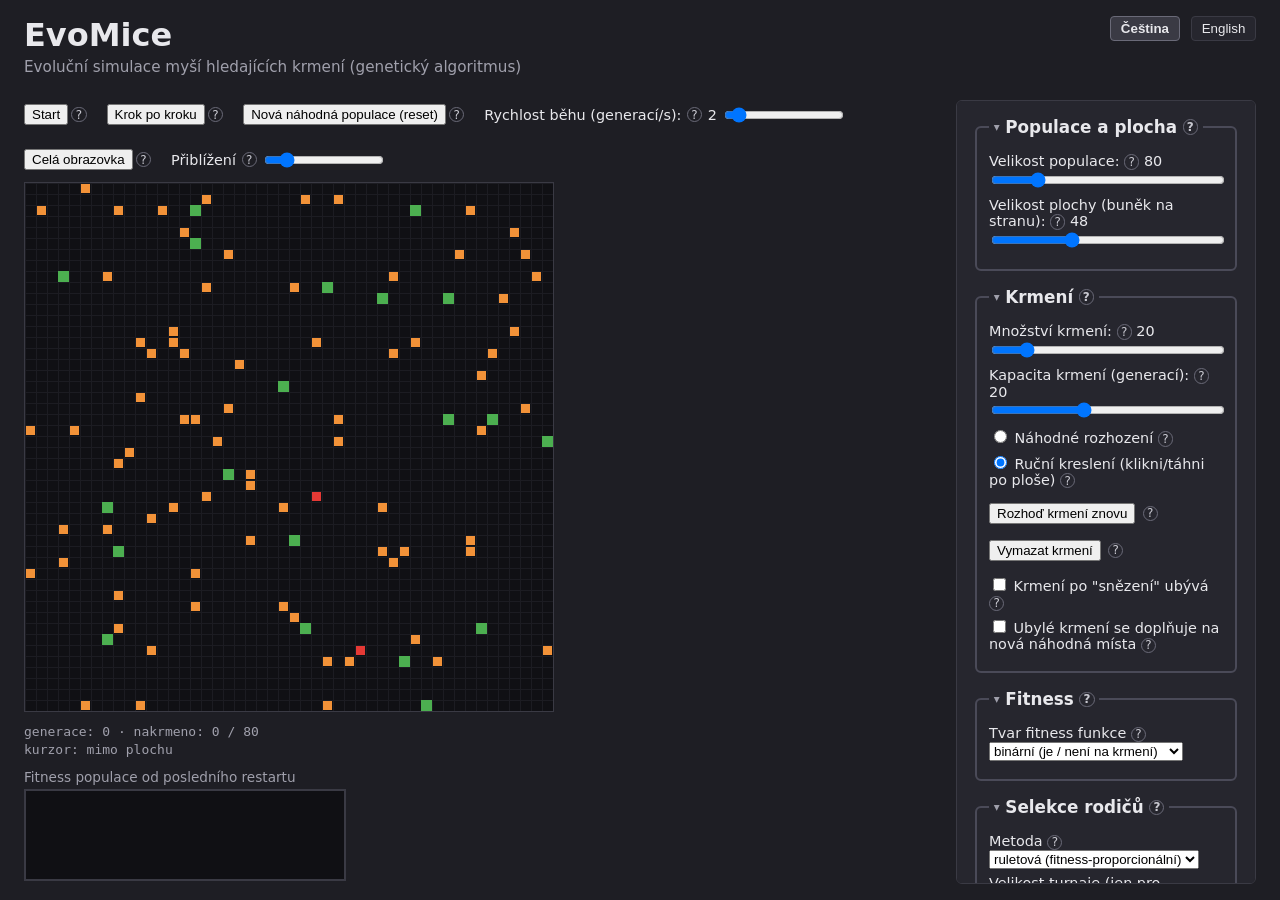
==== EVA/EvoMice/index.html @ 766f8003 "EvoMice v5 13.3: zruš patičku stránky Footer i celý status-line mechanismus (setStatus/lastStatusKey" ====
<!DOCTYPE html>
<html lang="cs">
<head>
  <meta charset="UTF-8">
  <title data-i18n="page_title">EvoMice</title>
  <link rel="stylesheet" href="style.css">
</head>
<body>

  <header>
    <div id="lang-switcher">
      <button type="button" id="lang-cs-btn">Čeština</button>
      <button type="button" id="lang-en-btn">English</button>
    </div>
    <h1>EvoMice</h1>
    <p class="subtitle" data-i18n="subtitle"></p>
  </header>

  <main>
    <section id="canvas-area">
      <div id="canvas-toolbar">
        <!-- Běh simulace (start/pauza, krok po kroku, reset, rychlost) je
             tady, přímo u plochy, ne v bočním panelu nastavení (spec 13.2) —
             logicky patří k "jak se plocha zrovna hýbe", stejně jako zoom a
             fullscreen tlačítko vedle. -->
        <span class="btn-with-help">
          <button type="button" id="start-pause-btn"></button>
          <span class="help-icon" tabindex="0" data-i18n-tooltip="start_pause_btn_tooltip">?</span>
        </span>
        <span class="btn-with-help">
          <button type="button" id="step-btn" data-i18n="step_btn"></button>
          <span class="help-icon" tabindex="0" data-i18n-tooltip="step_btn_tooltip">?</span>
        </span>
        <span class="btn-with-help">
          <button type="button" id="reset-btn" data-i18n="reset_btn"></button>
          <span class="help-icon" tabindex="0" data-i18n-tooltip="reset_btn_tooltip">?</span>
        </span>
        <label id="speed-control" for="speed-slider">
          <span data-i18n="speed_label"></span>
          <span class="help-icon" tabindex="0" data-i18n-tooltip="speed_label_tooltip">?</span>
          <span id="speed-value">2</span>
          <input type="range" id="speed-slider" min="0" max="30" step="1" value="2">
        </label>

        <span class="btn-with-help">
          <button type="button" id="fullscreen-btn"></button>
          <span class="help-icon" tabindex="0" data-i18n-tooltip="fullscreen_btn_tooltip">?</span>
        </span>
        <!-- Zoom patří k zobrazení plochy, ne k nastavení simulace (spec
             12.3) — proto je tady vedle fullscreen tlačítka, ne ve fieldsetu
             nastavení. -->
        <label id="zoom-control" for="zoom-slider">
          <span data-i18n="zoom_label"></span>
          <span class="help-icon" tabindex="0" data-i18n-tooltip="zoom_label_tooltip">?</span>
          <input type="range" id="zoom-slider" min="0.5" max="4" step="0.1" value="1">
        </label>
      </div>
      <!-- Zoom (viz applyZoom v render.js) škáluje tenhle obal jako celek,
           ne jen canvas uvnitř — viz spec 8.1. -->
      <div id="zoom-wrapper">
        <div id="canvas-container">
          <canvas id="sim-canvas"></canvas>
        </div>
        <!-- Samostatný obal pro "info" prvky (stats, kurzor, graf fitness) —
             ve fullscreenu ho jde jako celek přesunout vedle plochy místo
             pod ni (spec 12.2), viz #canvas-area:fullscreen #zoom-wrapper
             ve style.css. Mimo fullscreen je to jen neviditelný wrapper,
             nic nemění. -->
        <div id="info-panel">
          <p id="stats-line"></p>
          <p id="cursor-position-line" data-i18n="cursor_position_none"></p>

          <div id="fitness-chart-area">
            <p class="chart-title" data-i18n="fitness_chart_title"></p>
            <canvas id="fitness-chart-canvas" width="320" height="90"></canvas>
            <p class="chart-legend">
              <span class="legend-swatch legend-swatch-min"></span><span data-i18n="fitness_chart_legend_min"></span>
              <span class="legend-swatch legend-swatch-avg"></span><span data-i18n="fitness_chart_legend_avg"></span>
              <span class="legend-swatch legend-swatch-max"></span><span data-i18n="fitness_chart_legend_max"></span>
            </p>
          </div>
        </div>
      </div>
    </section>

    <aside id="controls">

      <fieldset>
        <legend>
          <span data-i18n="section_population_legend"></span>
          <span class="help-icon" tabindex="0" data-i18n-tooltip="section_population_legend_tooltip">?</span>
        </legend>
        <label for="population-size-slider">
          <span data-i18n="population_size_label"></span>
          <span class="help-icon" tabindex="0" data-i18n-tooltip="population_size_label_tooltip">?</span>
          <span id="population-size-value">80</span>
          <input type="range" id="population-size-slider" min="10" max="400" step="10" value="80">
        </label>
        <label for="grid-size-slider">
          <span data-i18n="grid_size_label"></span>
          <span class="help-icon" tabindex="0" data-i18n-tooltip="grid_size_label_tooltip">?</span>
          <span id="grid-size-value">48</span>
          <input type="range" id="grid-size-slider" min="8" max="128" step="1" value="48">
        </label>
      </fieldset>

      <fieldset>
        <legend>
          <span data-i18n="section_food_legend"></span>
          <span class="help-icon" tabindex="0" data-i18n-tooltip="section_food_legend_tooltip">?</span>
        </legend>
        <label for="food-count-slider">
          <span data-i18n="food_count_label"></span>
          <span class="help-icon" tabindex="0" data-i18n-tooltip="food_count_label_tooltip">?</span>
          <span id="food-count-value">20</span>
          <input type="range" id="food-count-slider" min="1" max="150" step="1" value="20">
        </label>
        <label for="food-capacity-slider">
          <span data-i18n="food_capacity_label"></span>
          <span class="help-icon" tabindex="0" data-i18n-tooltip="food_capacity_label_tooltip">?</span>
          <span id="food-capacity-value">20</span>
          <input type="range" id="food-capacity-slider" min="1" max="50" step="1" value="20">
        </label>
        <label>
          <input type="radio" name="food-mode" id="food-mode-random" value="random">
          <span data-i18n="food_mode_random"></span>
          <span class="help-icon" tabindex="0" data-i18n-tooltip="food_mode_random_tooltip">?</span>
        </label>
        <!-- Výchozí volba je "ruční kreslení" (spec 13.1) — počáteční krmení
             ale i tak vznikne náhodným rozhozením (viz resetSimulation() v
             main.js, parametr forceRandomFoodSeed), jen se to v UI zobrazí
             jako by uživatel měl zvolený ruční režim. -->
        <label>
          <input type="radio" name="food-mode" id="food-mode-manual" value="manual" checked>
          <span data-i18n="food_mode_manual"></span>
          <span class="help-icon" tabindex="0" data-i18n-tooltip="food_mode_manual_tooltip">?</span>
        </label>
        <span class="btn-with-help">
          <button type="button" id="regenerate-food-btn" data-i18n="regenerate_food_btn"></button>
          <span class="help-icon" tabindex="0" data-i18n-tooltip="regenerate_food_btn_tooltip">?</span>
        </span>
        <span class="btn-with-help">
          <button type="button" id="clear-food-btn" data-i18n="clear_food_btn"></button>
          <span class="help-icon" tabindex="0" data-i18n-tooltip="clear_food_btn_tooltip">?</span>
        </span>
        <label>
          <input type="checkbox" id="food-depletes-checkbox">
          <span data-i18n="food_depletes_label"></span>
          <span class="help-icon" tabindex="0" data-i18n-tooltip="food_depletes_label_tooltip">?</span>
        </label>
        <label>
          <input type="checkbox" id="food-replenishes-checkbox">
          <span data-i18n="food_replenishes_label"></span>
          <span class="help-icon" tabindex="0" data-i18n-tooltip="food_replenishes_label_tooltip">?</span>
        </label>
      </fieldset>

      <fieldset>
        <legend>
          <span data-i18n="section_fitness_legend"></span>
          <span class="help-icon" tabindex="0" data-i18n-tooltip="section_fitness_legend_tooltip">?</span>
        </legend>
        <label for="fitness-type-select">
          <span data-i18n="fitness_type_label"></span>
          <span class="help-icon" tabindex="0" data-i18n-tooltip="fitness_type_label_tooltip">?</span>
          <select id="fitness-type-select">
            <option value="binary" data-i18n="fitness_binary"></option>
            <option value="continuous" data-i18n="fitness_continuous"></option>
          </select>
        </label>
      </fieldset>

      <fieldset>
        <legend>
          <span data-i18n="section_selection_legend"></span>
          <span class="help-icon" tabindex="0" data-i18n-tooltip="section_selection_legend_tooltip">?</span>
        </legend>
        <label for="selection-method-select">
          <span data-i18n="selection_method_label"></span>
          <span class="help-icon" tabindex="0" data-i18n-tooltip="selection_method_label_tooltip">?</span>
          <select id="selection-method-select">
            <option value="roulette" data-i18n="selection_roulette"></option>
            <option value="tournament" data-i18n="selection_tournament"></option>
          </select>
        </label>
        <label for="tournament-size-slider">
          <span data-i18n="tournament_size_label"></span>
          <span class="help-icon" tabindex="0" data-i18n-tooltip="tournament_size_label_tooltip">?</span>
          <span id="tournament-size-value">3</span>
          <input type="range" id="tournament-size-slider" min="2" max="10" step="1" value="3">
        </label>
      </fieldset>

      <fieldset>
        <legend>
          <span data-i18n="section_crossover_legend"></span>
          <span class="help-icon" tabindex="0" data-i18n-tooltip="section_crossover_legend_tooltip">?</span>
        </legend>
        <label for="crossover-rate-slider">
          <span data-i18n="crossover_rate_label"></span>
          <span class="help-icon" tabindex="0" data-i18n-tooltip="crossover_rate_label_tooltip">?</span>
          <span id="crossover-rate-value">0.8</span>
          <input type="range" id="crossover-rate-slider" min="0" max="1" step="0.05" value="0.8">
        </label>
        <label for="crossover-type-select">
          <span data-i18n="crossover_type_label"></span>
          <span class="help-icon" tabindex="0" data-i18n-tooltip="crossover_type_label_tooltip">?</span>
          <select id="crossover-type-select">
            <option value="xy-split" data-i18n="crossover_xy_split"></option>
            <option value="one-point" data-i18n="crossover_one_point"></option>
            <option value="multi-point" data-i18n="crossover_multi_point"></option>
            <option value="uniform" data-i18n="crossover_uniform"></option>
            <option value="line-point" data-i18n="crossover_line_point"></option>
            <option value="rectangle-point" data-i18n="crossover_rectangle_point"></option>
          </select>
        </label>
        <label for="crossover-points-slider">
          <span data-i18n="crossover_points_label"></span>
          <span class="help-icon" tabindex="0" data-i18n-tooltip="crossover_points_label_tooltip">?</span>
          <span id="crossover-points-value">3</span>
          <input type="range" id="crossover-points-slider" min="2" max="8" step="1" value="3">
        </label>
      </fieldset>

      <fieldset>
        <legend>
          <span data-i18n="section_mutation_legend"></span>
          <span class="help-icon" tabindex="0" data-i18n-tooltip="section_mutation_legend_tooltip">?</span>
        </legend>
        <label for="mutation-type-select">
          <span data-i18n="mutation_type_label"></span>
          <span class="help-icon" tabindex="0" data-i18n-tooltip="mutation_type_label_tooltip">?</span>
          <select id="mutation-type-select">
            <option value="bit-flip" data-i18n="mutation_bit_flip"></option>
            <option value="geometric-jump" data-i18n="mutation_geometric_jump"></option>
          </select>
        </label>
        <label for="mutation-rate-slider">
          <span data-i18n="mutation_rate_label"></span>
          <span class="help-icon" tabindex="0" data-i18n-tooltip="mutation_rate_label_tooltip">?</span>
          <span id="mutation-rate-value">0.02</span>
          <input type="range" id="mutation-rate-slider" min="0" max="0.3" step="0.005" value="0.02">
        </label>
        <label for="mutation-jump-radius-slider">
          <span data-i18n="mutation_jump_radius_label"></span>
          <span class="help-icon" tabindex="0" data-i18n-tooltip="mutation_jump_radius_label_tooltip">?</span>
          <span id="mutation-jump-radius-value">3</span>
          <input type="range" id="mutation-jump-radius-slider" min="1" max="20" step="1" value="3">
        </label>
      </fieldset>

      <fieldset>
        <legend>
          <span data-i18n="section_elitism_legend"></span>
          <span class="help-icon" tabindex="0" data-i18n-tooltip="section_elitism_legend_tooltip">?</span>
        </legend>
        <label for="elite-count-slider">
          <span data-i18n="elite_count_label"></span>
          <span class="help-icon" tabindex="0" data-i18n-tooltip="elite_count_label_tooltip">?</span>
          <span id="elite-count-value">2</span>
          <input type="range" id="elite-count-slider" min="0" max="20" step="1" value="2">
        </label>
        <label for="replacement-mode-select">
          <span data-i18n="replacement_mode_label"></span>
          <span class="help-icon" tabindex="0" data-i18n-tooltip="replacement_mode_label_tooltip">?</span>
          <select id="replacement-mode-select">
            <option value="full" data-i18n="replacement_full"></option>
            <option value="partial" data-i18n="replacement_partial"></option>
          </select>
        </label>
        <label for="replacement-percent-slider">
          <span data-i18n="replacement_percent_label"></span>
          <span class="help-icon" tabindex="0" data-i18n-tooltip="replacement_percent_label_tooltip">?</span>
          <span id="replacement-percent-value">50</span>
          <input type="range" id="replacement-percent-slider" min="1" max="100" step="1" value="50">
        </label>
      </fieldset>

      <fieldset>
        <legend>
          <span data-i18n="section_seed_legend"></span>
          <span class="help-icon" tabindex="0" data-i18n-tooltip="section_seed_legend_tooltip">?</span>
        </legend>
        <label for="seed-input">
          <span data-i18n="seed_label"></span>
          <span class="help-icon" tabindex="0" data-i18n-tooltip="seed_label_tooltip">?</span>
          <input type="number" id="seed-input" value="42" step="1">
        </label>
        <span class="btn-with-help">
          <button type="button" id="reseed-btn" data-i18n="reseed_btn"></button>
          <span class="help-icon" tabindex="0" data-i18n-tooltip="reseed_btn_tooltip">?</span>
        </span>
      </fieldset>

      <fieldset>
        <legend>
          <span data-i18n="section_saveload_legend"></span>
          <span class="help-icon" tabindex="0" data-i18n-tooltip="section_saveload_legend_tooltip">?</span>
        </legend>
        <label>
          <input type="checkbox" id="saveload-include-board-checkbox">
          <span data-i18n="saveload_include_board_label"></span>
          <span class="help-icon" tabindex="0" data-i18n-tooltip="saveload_include_board_label_tooltip">?</span>
        </label>
        <span class="btn-with-help">
          <button type="button" id="save-cookie-btn" data-i18n="save_cookie_btn"></button>
          <span class="help-icon" tabindex="0" data-i18n-tooltip="save_cookie_btn_tooltip">?</span>
        </span>
        <span class="btn-with-help">
          <button type="button" id="load-cookie-btn" data-i18n="load_cookie_btn"></button>
          <span class="help-icon" tabindex="0" data-i18n-tooltip="load_cookie_btn_tooltip">?</span>
        </span>
        <span class="btn-with-help">
          <button type="button" id="clear-cookie-btn" data-i18n="clear_cookie_btn"></button>
          <span class="help-icon" tabindex="0" data-i18n-tooltip="clear_cookie_btn_tooltip">?</span>
        </span>
        <span class="btn-with-help">
          <button type="button" id="save-link-btn" data-i18n="save_link_btn"></button>
          <span class="help-icon" tabindex="0" data-i18n-tooltip="save_link_btn_tooltip">?</span>
        </span>
        <label for="save-link-output">
          <span data-i18n="save_link_output_label"></span>
          <input type="text" id="save-link-output" readonly>
        </label>
        <p id="saveload-status-line"></p>
      </fieldset>

    </aside>
  </main>

  <!-- Pořadí scriptů je důležité: žádný build krok, sdílejí globální scope. -->
  <!-- i18n musí být načtené první — slovníky a mechanika překladu, na které
       se odkazují všechny ostatní moduly (statické texty i ty generované
       za běhu v main.js). -->
  <script src="js/i18n/cs.js"></script>
  <script src="js/i18n/en.js"></script>
  <script src="js/i18n.js"></script>
  <script src="js/rng.js"></script>
  <script src="js/genome.js"></script>
  <script src="js/ga.js"></script>
  <script src="js/render.js"></script>
  <script src="js/fitness-chart.js"></script>
  <script src="js/input.js"></script>
  <script src="js/main.js"></script>
  <!-- save-load.js záměrně poslední: potřebuje resetSimulation()/stopRunning()/
       redraw() z main.js a nejdřív se má proběhnout výchozí resetSimulation()
       z main.js, než ho tenhle skript případně přepíše daty z URL (spec 12.5). -->
  <script src="js/save-load.js"></script>
</body>
</html>
---- EVA/EvoMice/style.css ----
/* EvoMice — základní vzhled stránky */

/* --- Layout: CSS Grid (spec 12.1) -----------------------------------------
   Tohle je už třetí kolo stejného problému (scroll #controls, uříznutý graf
   fitness) — dvakrát záplatovaný flexbox (v2.5, v3.1) to pořád nespolehlivě
   řešil. Grid je tu záměrně, ne flexbox: každá úroveň dostane explicitní
   řádky/sloupce s pevnou/`1fr` výškou, takže `min-height: 0` na vnořených
   scroll kontejnerech má vždycky jasně dané "od čeho" omezovat — na rozdíl
   od flexboxu, kde na to mělo vliv i nenápadné `align-items` sourozenců
   (viz git historie v3.1 pro detail toho, co přesně se tam rozbíjelo). */

/* html/body vyplní celou výšku okna a stránka sama neroluje — rolují jen
   #canvas-area (resp. jeho `#zoom-wrapper`) a #controls uvnitř main, každý
   nezávisle (viz níže). */
html, body {
  height: 100%;
}

body {
  font-family: system-ui, sans-serif;
  margin: 0;
  padding: 0;
  background: #1e1e24;
  color: #e8e8ec;
  display: grid;
  /* header podle obsahu, main vyplní zbytek (patička zrušena, spec 13.3). */
  grid-template-rows: auto 1fr;
  overflow: hidden;
}

header {
  padding: 1rem 1.5rem 0.5rem 1.5rem;
  position: relative;
}

#lang-switcher {
  position: absolute;
  top: 1rem;
  right: 1.5rem;
}

#lang-switcher button {
  background: #26262e;
  color: #e8e8ec;
  border: 1px solid #3a3a44;
  border-radius: 4px;
  padding: 0.25rem 0.6rem;
  margin-left: 0.4rem;
  cursor: pointer;
}

#lang-switcher button[aria-pressed="true"] {
  background: #3a3a44;
  font-weight: bold;
  border-color: #6a6a78;
}

header h1 {
  margin: 0;
}

header .subtitle {
  margin: 0.25rem 0 0 0;
  color: #a0a0ac;
  font-size: 0.95rem;
}

main {
  display: grid;
  /* Plocha se simulací dostane zbylou šířku, panel nastavení pevných 300px
     (stejné číslo jako dřívější flex-basis, jen teď je to grid sloupec). */
  grid-template-columns: 1fr 300px;
  gap: 1.5rem;
  padding: 1rem 1.5rem;
  /* main musí mít omezenou výšku (dědí z body → grid-template-rows: ... 1fr
     ...), aby min-height: 0 na potomcích níže mělo co omezovat — jinak by
     se řádek grid kontejneru prostě zvětšil podle obsahu a "vlastní scroll"
     by nikdy nenastal (přesně tohle byla podstata regrese v2.5/v3, viz
     git historie v3.1 — s Gridem navíc odpadá i křehká závislost na
     `align-items` sourozenců, defaultní `stretch` platí pro oba grid
     sloupce bez dalšího vysvětlování). */
  min-height: 0;
  overflow: hidden;
}

#canvas-area {
  display: grid;
  /* Toolbar (fullscreen tlačítko) podle obsahu, zbytek (canvas + stats +
     kurzor + graf fitness, viz #zoom-wrapper) vyplní zbylou výšku. */
  grid-template-rows: auto 1fr;
  min-height: 0;
  min-width: 0; /* ať grid sloupec nejde přes šířku dané canvasem/obsahem */
  overflow: hidden;
}

#canvas-toolbar {
  margin-bottom: 0.5rem;
  display: flex;
  align-items: center;
  gap: 1rem;
  flex-wrap: wrap;
}

/* Zoom patří k zobrazení, ne k nastavení simulace (spec 12.3) — proto žije
   v #canvas-toolbar vedle fullscreen tlačítka místo ve fieldsetu
   nastavení. Vlastní <label> (ne .btn-with-help), protože obsahuje slider,
   ne tlačítko. */
#zoom-control {
  display: inline-flex;
  align-items: center;
  gap: 0.35rem;
  font-size: 0.9rem;
}

#zoom-control input[type="range"] {
  width: 120px;
}

/* Rychlost běhu (spec 13.2: přesunuto z bočního panelu k ploše) — stejný
   vzhled jako #zoom-control vedle sebe v toolbaru. */
#speed-control {
  display: inline-flex;
  align-items: center;
  gap: 0.35rem;
  font-size: 0.9rem;
}

#speed-control input[type="range"] {
  width: 120px;
}

/* Fullscreen (spec 10.6): #canvas-area je požádaný element Fullscreen API
   (viz main.js) — prohlížeč ho sám vykreslí přes celou obrazovku, sourozenec
   #controls tím pádem zmizí bez ohledu na cokoliv dalšího. Vlastní styl jen
   dolaďuje pozadí (jinak bílé/černé podle prohlížeče) a vystředění obsahu. */
#canvas-area:fullscreen {
  background: #1e1e24;
  display: flex;
  flex-direction: column;
  align-items: center;
  padding: 1rem;
  box-sizing: border-box;
}

/* Fullscreen: rozložení info panelu (stats, kurzor, graf fitness) vůči
   ploše (spec 12.2). Výchozí (na výšku, mobil) — info pod plochou, tak jak
   je to i mimo fullscreen. Přepnutí na "vedle plochy" řeší media query
   podle orientace viewportu níže, ne pevné rozhodnutí. */
#canvas-area:fullscreen #zoom-wrapper {
  display: flex;
  flex-direction: column;
  align-items: center;
  gap: 1rem;
}

#canvas-area:fullscreen #info-panel {
  display: flex;
  flex-direction: column;
  align-items: center;
  gap: 0.5rem;
}

/* Na šířku (landscape) — víc šířky než výšky displeje — dá info panel
   vedle plochy místo pod ni, ať se využije prostor po stranách, který by
   jinak zůstal prázdný. */
@media (orientation: landscape) {
  #canvas-area:fullscreen #zoom-wrapper {
    flex-direction: row;
    align-items: flex-start;
  }

  #canvas-area:fullscreen #info-panel {
    align-items: flex-start;
    flex: 0 0 280px;
    text-align: left;
  }
}

#zoom-wrapper {
  /* Zoom (viz applyZoom v render.js) se aplikuje na tenhle obal, ne na
     samotný canvas — škáluje se tak celý panel simulace (canvas + stats +
     souřadnice kurzoru + graf fitness) jako jeden celek. */
  display: inline-block;
  min-height: 0;
  max-width: 100%;
  max-height: 100%;
  /* Normálně (zoom = 1) se canvas vejde přesně, viz updateCanvasSize()
     v main.js — velikost buňky se dopočítává z dostupné šířky i výšky.
     Scroll tu zůstává jako záchranná síť pro zoom > 1 (spec 8.1: zoom
     smí panel zvětšit nad dostupné místo, pak logicky přijde na řadu
     scroll) a pro krajně malé mřížky, kde by ani MIN_CELL_PIXEL_SIZE
     nestačil. */
  overflow: auto;
}

#canvas-container {
  max-width: 100%;
  border: 1px solid #3a3a44;
  background: #101014;
  display: inline-block;
}

#sim-canvas {
  display: block;
  image-rendering: pixelated;
}

#controls {
  min-height: 0;
  min-width: 0;
  overflow-y: auto;
  background: #26262e;
  border: 1px solid #3a3a44;
  border-radius: 6px;
  padding: 1rem;
}

#controls fieldset {
  border: 2px solid #4a4a58;
  border-radius: 6px;
  margin-bottom: 1rem;
  padding: 0.6rem 0.75rem 0.75rem 0.75rem;
}

#controls legend {
  display: flex;
  align-items: center;
  gap: 0.35rem;
  font-size: 1.05rem;
  font-weight: bold;
  padding: 0 0.3rem;
  cursor: pointer;
  user-select: none;
}

/* Šipka signalizující sbalitelnost (spec 10.7) — čistě vizuální, klik na ni
   samotnou funguje stejně jako klik kamkoliv jinam do legendy (mimo tooltip
   ikonku). Otáčí se podle .collapsed na fieldsetu. */
#controls legend::before {
  content: '▾';
  font-size: 0.7em;
  color: #a0a0ac;
}

#controls fieldset.collapsed legend::before {
  content: '▸';
}

/* Sbalená sekce: schová všechno kromě legendy samotné (ta zůstává klikatelná
   pro rozbalení zpět). */
#controls fieldset.collapsed > *:not(legend) {
  display: none;
}

/* Tlačítko + jeho tooltip ikonka pohromadě na jednom řádku (buttony samy
   o sobě nejsou v <label>, takže je potřeba vlastní obalový prvek). */
.btn-with-help {
  display: inline-flex;
  align-items: center;
  gap: 0.2rem;
  margin: 0.25rem 0.25rem 0.25rem 0;
}

.btn-with-help button {
  margin: 0;
}

/* --- Tooltip ikonky ("?" v kroužku) --------------------------------------
   Čistě CSS bublina: text je v atributu data-tooltip (naplní ho i18n.js,
   viz applyTooltips()) a zobrazí se přes ::after / content: attr(...).
   Zobrazení jen na hoveru/focusu SAMOTNÉ ikonky, ne okolního textu — proto
   je to samostatný prvek, ne title na labelu. */
.help-icon {
  display: inline-flex;
  align-items: center;
  justify-content: center;
  width: 1.1em;
  height: 1.1em;
  border-radius: 50%;
  border: 1px solid #6a6a78;
  color: #c8c8d0;
  font-size: 0.75rem;
  line-height: 1;
  cursor: help;
  position: relative;
  user-select: none;
}

.help-icon:hover,
.help-icon:focus {
  outline: none;
  border-color: #e8b84b;
  color: #e8b84b;
}

/* Pozn.: #controls má vlastní overflow-y: auto (viz v2.5, nezávislý scroll
   panelu nastavení) — bublina tooltipu je součástí DOM toku uvnitř tohohle
   scrollovaného panelu, takže se u ikonek těsně u horního/dolního okraje
   viditelné oblasti může useknout. Přijatelný kompromis, oprava (např.
   "portálování" bubliny mimo scrollovaný kontejner) by vyžadovala JS navíc. */
.help-icon::after {
  content: attr(data-tooltip);
  position: absolute;
  left: 50%;
  bottom: 135%;
  transform: translateX(-50%);
  background: #101014;
  border: 1px solid #3a3a44;
  color: #e8e8ec;
  padding: 0.4rem 0.6rem;
  border-radius: 4px;
  font-size: 0.8rem;
  font-weight: normal;
  white-space: normal;
  width: max-content;
  max-width: 220px;
  z-index: 20;
  visibility: hidden;
  opacity: 0;
  transition: opacity 0.15s ease;
  pointer-events: none;
}

.help-icon:hover::after,
.help-icon:focus::after {
  visibility: visible;
  opacity: 1;
}

#controls label {
  display: block;
  margin: 0.4rem 0;
  font-size: 0.9rem;
}

#controls input[type="range"] {
  width: 100%;
}

#save-link-output {
  width: 100%;
  box-sizing: border-box;
  font-family: monospace;
  font-size: 0.8rem;
  background: #1e1e24;
  color: #e8e8ec;
  border: 1px solid #3a3a44;
  border-radius: 4px;
  padding: 0.3rem;
}

#saveload-status-line {
  font-size: 0.85rem;
  color: #a0a0ac;
  margin: 0.5rem 0 0 0;
  min-height: 1.2em; /* stálá výška, ať se fieldset "neposkakuje" podle toho, jestli je zpráva zrovna zobrazená */
}

#controls button {
  margin: 0.25rem 0.25rem 0.25rem 0;
}

#stats-line {
  font-family: monospace;
  color: #a0a0ac;
  margin: 0.5rem 0 0 0;
}

#cursor-position-line {
  font-family: monospace;
  color: #a0a0ac;
  margin: 0.2rem 0 0 0;
}

#fitness-chart-area {
  margin-top: 0.75rem;
}

#fitness-chart-area .chart-title {
  margin: 0 0 0.25rem 0;
  color: #a0a0ac;
  font-size: 0.85rem;
}

#fitness-chart-canvas {
  display: block;
  border: 1px solid #3a3a44;
  background: #101014;
  max-width: 100%;
}

#fitness-chart-area .chart-legend {
  margin: 0.3rem 0 0 0;
  font-size: 0.8rem;
  color: #a0a0ac;
}

.legend-swatch {
  display: inline-block;
  width: 0.7em;
  height: 0.7em;
  border-radius: 2px;
  margin: 0 0.3rem 0 0.8rem;
}

.legend-swatch:first-child {
  margin-left: 0;
}

.legend-swatch-min {
  background: #5a8bd6;
}

.legend-swatch-avg {
  background: #c77dff;
}

.legend-swatch-max {
  background: #ff6f61;
}
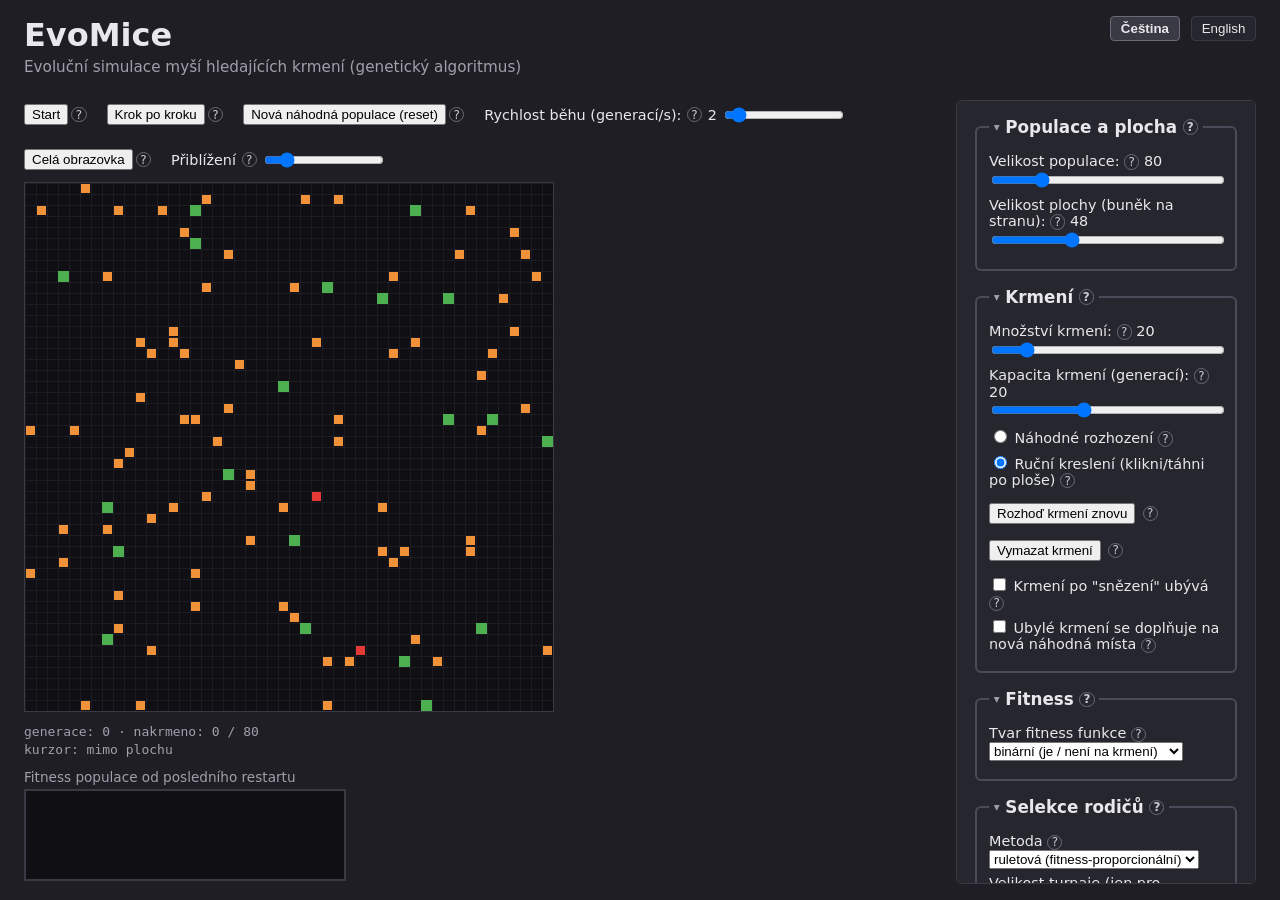
==== commit 3c6b5bad: "EvoMice v5 13.4: velikost populace až 1, deaktivace křížení/turnaje population-size-slider: min 10->" ====
--- a/EVA/EvoMice/index.html
+++ b/EVA/EvoMice/index.html
@@ -94,7 +94,7 @@
           <span data-i18n="population_size_label"></span>
           <span class="help-icon" tabindex="0" data-i18n-tooltip="population_size_label_tooltip">?</span>
           <span id="population-size-value">80</span>
-          <input type="range" id="population-size-slider" min="10" max="400" step="10" value="80">
+          <input type="range" id="population-size-slider" min="1" max="400" step="1" value="80">
         </label>
         <label for="grid-size-slider">
           <span data-i18n="grid_size_label"></span>
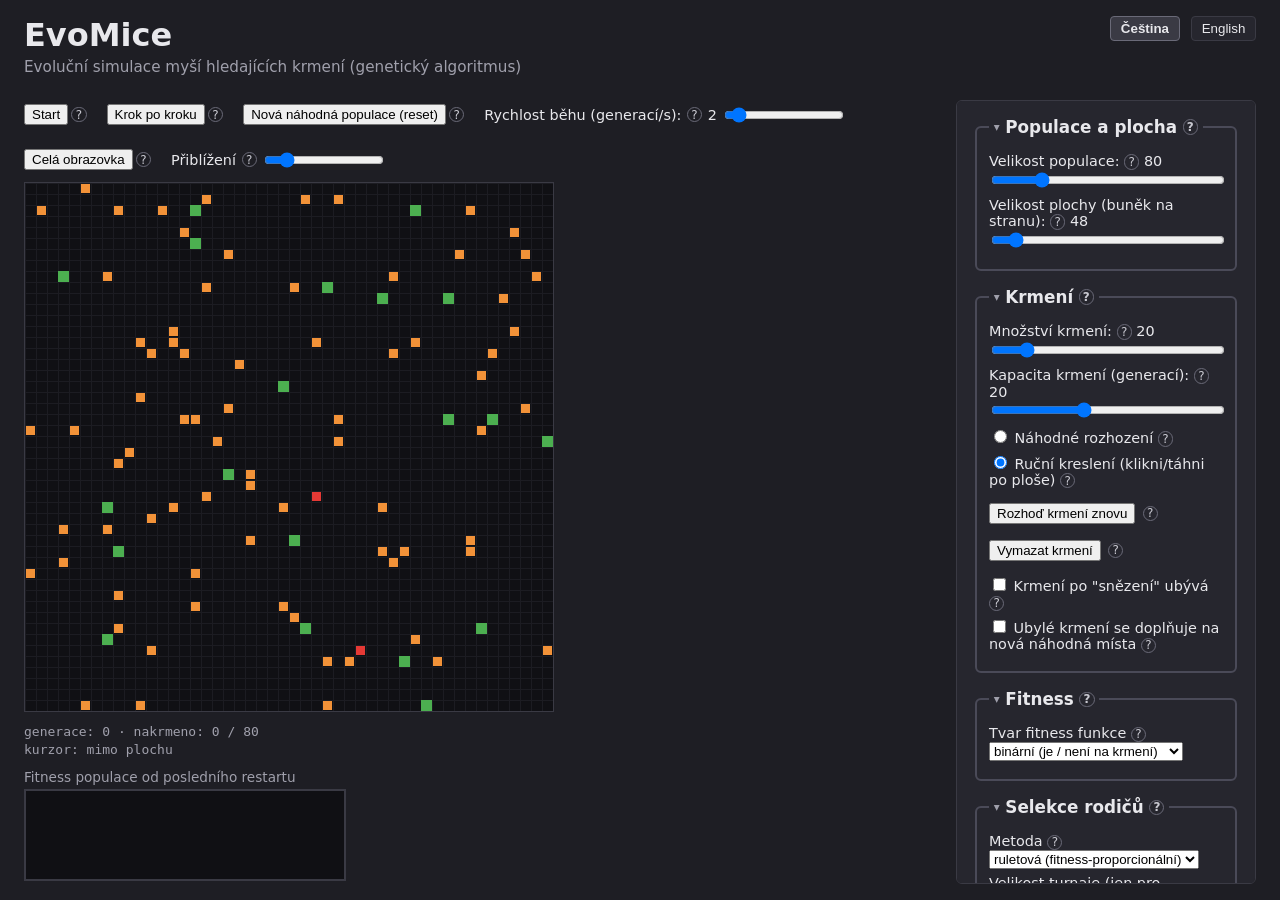
==== commit e72a7180: "EvoMice v5 13.7: velikost plochy až 512 buněk na stranu grid-size-slider max 128 -> 512. Genom se kó" ====
--- a/EVA/EvoMice/index.html
+++ b/EVA/EvoMice/index.html
@@ -100,7 +100,7 @@
           <span data-i18n="grid_size_label"></span>
           <span class="help-icon" tabindex="0" data-i18n-tooltip="grid_size_label_tooltip">?</span>
           <span id="grid-size-value">48</span>
-          <input type="range" id="grid-size-slider" min="8" max="128" step="1" value="48">
+          <input type="range" id="grid-size-slider" min="8" max="512" step="1" value="48">
         </label>
       </fieldset>
 
@@ -297,6 +297,13 @@
           <span data-i18n="section_saveload_legend"></span>
           <span class="help-icon" tabindex="0" data-i18n-tooltip="section_saveload_legend_tooltip">?</span>
         </legend>
+        <!-- Reset na výchozí (spec 13.5) je logicky nejblíž save/load
+             kódu — stejně jako "načíst uložený stav", jen se místo dat z
+             cookie/odkazu použije DEFAULT_SETTINGS z js/save-load.js. -->
+        <span class="btn-with-help">
+          <button type="button" id="reset-defaults-btn" data-i18n="reset_defaults_btn"></button>
+          <span class="help-icon" tabindex="0" data-i18n-tooltip="reset_defaults_btn_tooltip">?</span>
+        </span>
         <label>
           <input type="checkbox" id="saveload-include-board-checkbox">
           <span data-i18n="saveload_include_board_label"></span>
--- a/EVA/EvoMice/style.css
+++ b/EVA/EvoMice/style.css
@@ -129,50 +129,105 @@
   width: 120px;
 }
 
-/* Fullscreen (spec 10.6): #canvas-area je požádaný element Fullscreen API
-   (viz main.js) — prohlížeč ho sám vykreslí přes celou obrazovku, sourozenec
-   #controls tím pádem zmizí bez ohledu na cokoliv dalšího. Vlastní styl jen
-   dolaďuje pozadí (jinak bílé/černé podle prohlížeče) a vystředění obsahu. */
-#canvas-area:fullscreen {
+/* Fullscreen (spec 10.6, doladěno 13.6): #canvas-area je požádaný element
+   Fullscreen API (viz main.js) — prohlížeč ho sám vykreslí přes celou
+   obrazovku, sourozenec #controls tím pádem zmizí bez ohledu na cokoliv
+   dalšího. Stav se navíc zrcadlí do třídy .is-fullscreen (viz
+   isFullscreenActive() v main.js) — na ní jsou postavená všechna pravidla
+   níže, ne na pseudo-třídě `:fullscreen` přímo (důvod: ověřitelnost bez
+   skutečného uživatelského gesta, viz komentář u fullscreenchange v
+   main.js). */
+#canvas-area.is-fullscreen {
   background: #1e1e24;
+  display: block;
+  position: relative;
+  padding: 0;
+  box-sizing: border-box;
+}
+
+/* Toolbar (běh simulace, zoom, fullscreen tlačítko) je ve fullscreenu
+   plovoucí lišta přes horní okraj plochy, ne řádek v layoutu (spec 13.6:
+   "graf fitness nevyužívá celou výšku" — dokud byl toolbar běžný řádek,
+   i po skrytí zabíral místo, které plocha/graf nemohly dostat zpátky).
+   Auto-hide (viz scheduleFullscreenToolbarHide() v main.js) proto jen mění
+   viditelnost, ne layout. */
+#canvas-area.is-fullscreen #canvas-toolbar {
+  position: absolute;
+  top: 0;
+  left: 0;
+  right: 0;
+  z-index: 10;
+  justify-content: center;
+  background: rgba(16, 16, 20, 0.85);
+  margin: 0;
+  padding: 0.6rem 1rem;
+  transition: opacity 0.3s ease;
+}
+
+#canvas-area.is-fullscreen #canvas-toolbar.toolbar-hidden {
+  opacity: 0;
+  pointer-events: none;
+}
+
+/* #zoom-wrapper teď vyplňuje celou plochu #canvas-area (100% výšky i
+   šířky) — díky tomu, že toolbar nad ním už nezabírá layoutový prostor
+   (viz výš), dostane plocha/info panel k dispozici opravdu celou výšku
+   obrazovky. Výchozí (na výšku, mobil) — info pod plochou, tak jak je to
+   i mimo fullscreen. Přepnutí na "vedle plochy" řeší media query podle
+   orientace viewportu níže, ne pevné rozhodnutí. */
+#canvas-area.is-fullscreen #zoom-wrapper {
   display: flex;
   flex-direction: column;
   align-items: center;
+  justify-content: center;
+  gap: 1rem;
+  height: 100%;
+  width: 100%;
+  max-width: 100%;
+  max-height: 100%;
+  box-sizing: border-box;
   padding: 1rem;
-  box-sizing: border-box;
-}
-
-/* Fullscreen: rozložení info panelu (stats, kurzor, graf fitness) vůči
-   ploše (spec 12.2). Výchozí (na výšku, mobil) — info pod plochou, tak jak
-   je to i mimo fullscreen. Přepnutí na "vedle plochy" řeší media query
-   podle orientace viewportu níže, ne pevné rozhodnutí. */
-#canvas-area:fullscreen #zoom-wrapper {
+}
+
+#canvas-area.is-fullscreen #info-panel {
   display: flex;
   flex-direction: column;
   align-items: center;
-  gap: 1rem;
-}
-
-#canvas-area:fullscreen #info-panel {
-  display: flex;
-  flex-direction: column;
-  align-items: center;
   gap: 0.5rem;
 }
 
 /* Na šířku (landscape) — víc šířky než výšky displeje — dá info panel
    vedle plochy místo pod ni, ať se využije prostor po stranách, který by
-   jinak zůstal prázdný. */
+   jinak zůstal prázdný. #info-panel dostane `align-self: stretch` (celou
+   výšku řádku), #canvas-container zůstává vystředěný na svou vlastní
+   (pevnou pixelovou) velikost pomocí align-items/justify-content na
+   #zoom-wrapper — díky tomu graf fitness uvnitř info panelu (viz
+   #fitness-chart-area níže) dostane celou výšku k dispozici (spec 13.6). */
 @media (orientation: landscape) {
-  #canvas-area:fullscreen #zoom-wrapper {
+  #canvas-area.is-fullscreen #zoom-wrapper {
     flex-direction: row;
-    align-items: flex-start;
   }
 
-  #canvas-area:fullscreen #info-panel {
+  #canvas-area.is-fullscreen #info-panel {
+    align-self: stretch;
     align-items: flex-start;
     flex: 0 0 280px;
+    min-height: 0;
     text-align: left;
+  }
+
+  #canvas-area.is-fullscreen #fitness-chart-area {
+    flex: 1;
+    min-height: 0;
+    width: 100%;
+    display: flex;
+    flex-direction: column;
+  }
+
+  #canvas-area.is-fullscreen #fitness-chart-canvas {
+    flex: 1;
+    min-height: 0;
+    width: 100%;
   }
 }
 
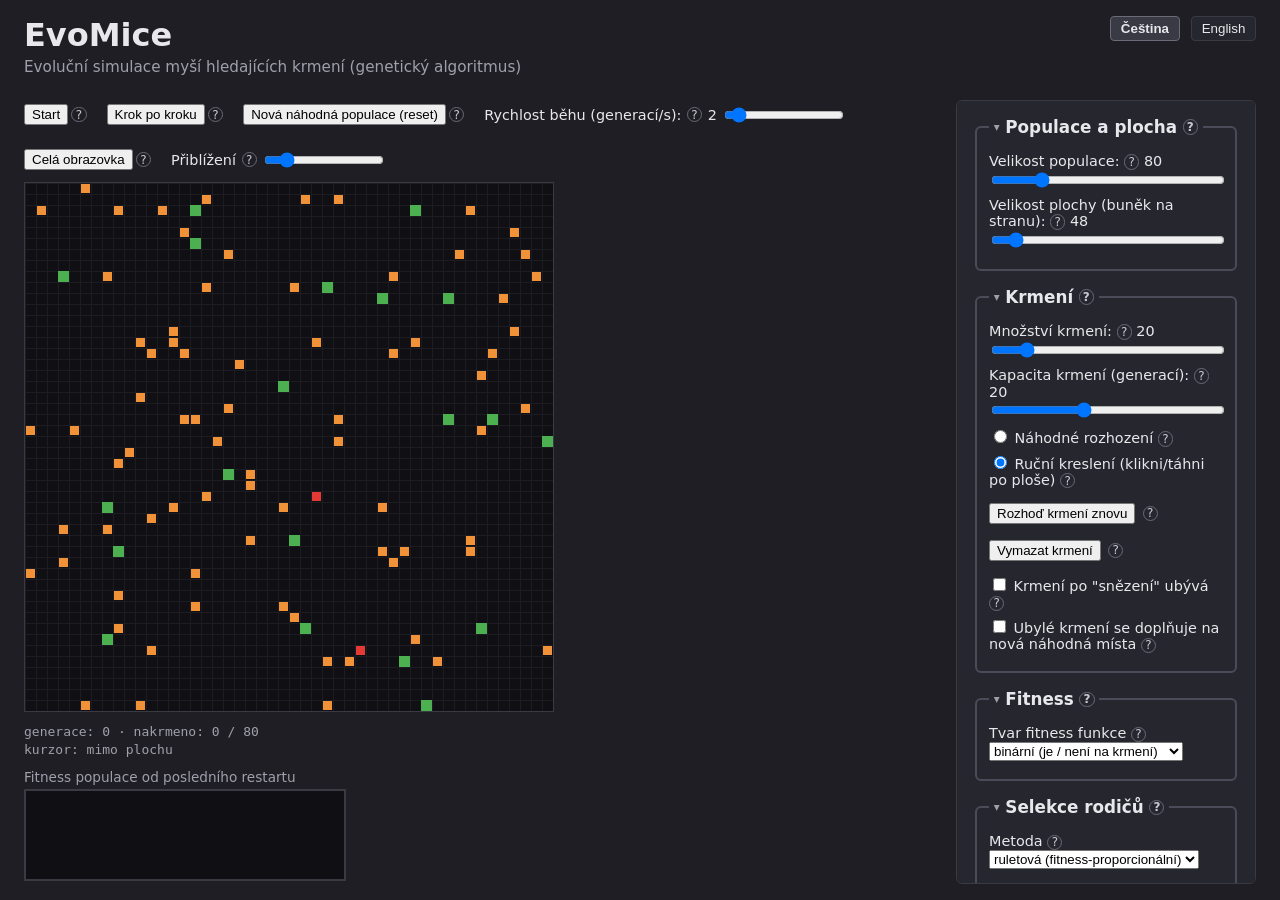
==== commit 76bdde6d: "EvoMice v5 13.8: podmíněné zobrazení parametrů podle aktivní volby Obecný mechanismus (data-show-whe" ====
--- a/EVA/EvoMice/index.html
+++ b/EVA/EvoMice/index.html
@@ -183,7 +183,11 @@
             <option value="tournament" data-i18n="selection_tournament"></option>
           </select>
         </label>
-        <label for="tournament-size-slider">
+        <!-- Vidět jen pro turnajovou selekci (spec 13.8) — jinde nedává
+             smysl, ne jen dočasně jako u spec 13.4, proto se rovnou celá
+             skrývá (viz updateConditionalControlsVisibility() v main.js). -->
+        <label for="tournament-size-slider"
+               data-show-when-select="selection-method-select" data-show-when-value="tournament">
           <span data-i18n="tournament_size_label"></span>
           <span class="help-icon" tabindex="0" data-i18n-tooltip="tournament_size_label_tooltip">?</span>
           <span id="tournament-size-value">3</span>
@@ -214,7 +218,8 @@
             <option value="rectangle-point" data-i18n="crossover_rectangle_point"></option>
           </select>
         </label>
-        <label for="crossover-points-slider">
+        <label for="crossover-points-slider"
+               data-show-when-select="crossover-type-select" data-show-when-value="multi-point">
           <span data-i18n="crossover_points_label"></span>
           <span class="help-icon" tabindex="0" data-i18n-tooltip="crossover_points_label_tooltip">?</span>
           <span id="crossover-points-value">3</span>
@@ -235,13 +240,15 @@
             <option value="geometric-jump" data-i18n="mutation_geometric_jump"></option>
           </select>
         </label>
-        <label for="mutation-rate-slider">
+        <label for="mutation-rate-slider"
+               data-show-when-select="mutation-type-select" data-show-when-value="bit-flip">
           <span data-i18n="mutation_rate_label"></span>
           <span class="help-icon" tabindex="0" data-i18n-tooltip="mutation_rate_label_tooltip">?</span>
           <span id="mutation-rate-value">0.02</span>
           <input type="range" id="mutation-rate-slider" min="0" max="0.3" step="0.005" value="0.02">
         </label>
-        <label for="mutation-jump-radius-slider">
+        <label for="mutation-jump-radius-slider"
+               data-show-when-select="mutation-type-select" data-show-when-value="geometric-jump">
           <span data-i18n="mutation_jump_radius_label"></span>
           <span class="help-icon" tabindex="0" data-i18n-tooltip="mutation_jump_radius_label_tooltip">?</span>
           <span id="mutation-jump-radius-value">3</span>
@@ -268,7 +275,8 @@
             <option value="partial" data-i18n="replacement_partial"></option>
           </select>
         </label>
-        <label for="replacement-percent-slider">
+        <label for="replacement-percent-slider"
+               data-show-when-select="replacement-mode-select" data-show-when-value="partial">
           <span data-i18n="replacement_percent_label"></span>
           <span class="help-icon" tabindex="0" data-i18n-tooltip="replacement_percent_label_tooltip">?</span>
           <span id="replacement-percent-value">50</span>
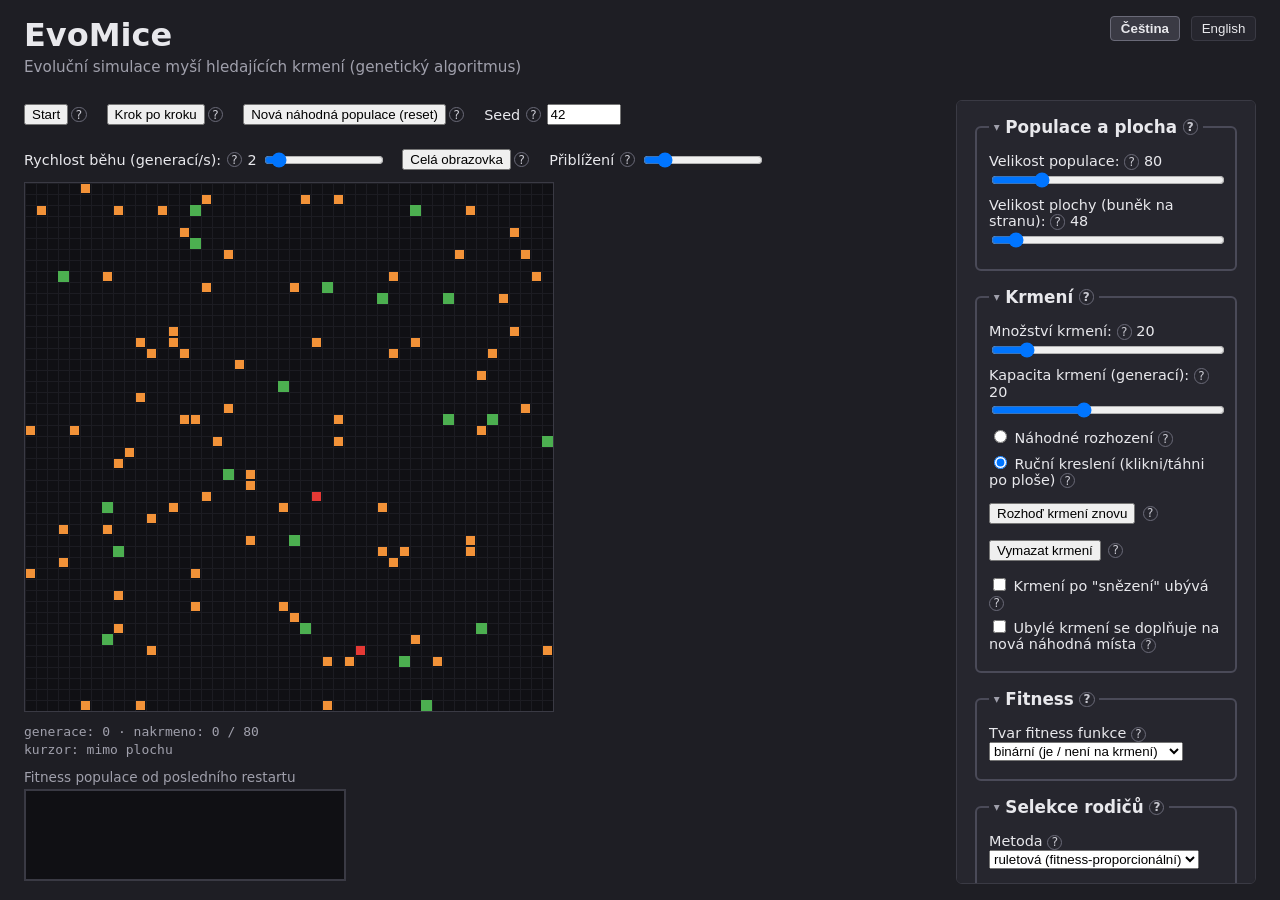
==== commit 6ef6a51f: "EvoMice v5 13.10: seed nahoru k resetu, zrušit vlastní panel #seed-input přesunut z vlastní sekce 'R" ====
--- a/EVA/EvoMice/index.html
+++ b/EVA/EvoMice/index.html
@@ -35,6 +35,14 @@
           <button type="button" id="reset-btn" data-i18n="reset_btn"></button>
           <span class="help-icon" tabindex="0" data-i18n-tooltip="reset_btn_tooltip">?</span>
         </span>
+        <!-- Seed patří k resetu (spec 13.10, spec 4 "Inicializace") — reset
+             tlačítko výš vždycky čte aktuální hodnotu tohodle pole, žádné
+             samostatné "nastavit seed" tlačítko navíc není potřeba. -->
+        <label id="seed-control" for="seed-input">
+          <span data-i18n="seed_label"></span>
+          <span class="help-icon" tabindex="0" data-i18n-tooltip="seed_label_tooltip">?</span>
+          <input type="number" id="seed-input" value="42" step="1">
+        </label>
         <label id="speed-control" for="speed-slider">
           <span data-i18n="speed_label"></span>
           <span class="help-icon" tabindex="0" data-i18n-tooltip="speed_label_tooltip">?</span>
@@ -261,12 +269,11 @@
           <span data-i18n="section_elitism_legend"></span>
           <span class="help-icon" tabindex="0" data-i18n-tooltip="section_elitism_legend_tooltip">?</span>
         </legend>
-        <label for="elite-count-slider">
-          <span data-i18n="elite_count_label"></span>
-          <span class="help-icon" tabindex="0" data-i18n-tooltip="elite_count_label_tooltip">?</span>
-          <span id="elite-count-value">2</span>
-          <input type="range" id="elite-count-slider" min="0" max="20" step="1" value="2">
-        </label>
+        <!-- Náhrada generace nad elitismem (spec 13.9) — jsou to dvě
+             nezávislé osy (viz tooltip u elite_count_label_tooltip a
+             section_elitism_legend_tooltip pro rozdíl), ale koncepčně
+             "kolik se toho vymění" dává smysl číst dřív než "co z toho
+             přežije navíc". -->
         <label for="replacement-mode-select">
           <span data-i18n="replacement_mode_label"></span>
           <span class="help-icon" tabindex="0" data-i18n-tooltip="replacement_mode_label_tooltip">?</span>
@@ -282,22 +289,12 @@
           <span id="replacement-percent-value">50</span>
           <input type="range" id="replacement-percent-slider" min="1" max="100" step="1" value="50">
         </label>
-      </fieldset>
-
-      <fieldset>
-        <legend>
-          <span data-i18n="section_seed_legend"></span>
-          <span class="help-icon" tabindex="0" data-i18n-tooltip="section_seed_legend_tooltip">?</span>
-        </legend>
-        <label for="seed-input">
-          <span data-i18n="seed_label"></span>
-          <span class="help-icon" tabindex="0" data-i18n-tooltip="seed_label_tooltip">?</span>
-          <input type="number" id="seed-input" value="42" step="1">
-        </label>
-        <span class="btn-with-help">
-          <button type="button" id="reseed-btn" data-i18n="reseed_btn"></button>
-          <span class="help-icon" tabindex="0" data-i18n-tooltip="reseed_btn_tooltip">?</span>
-        </span>
+        <label for="elite-count-slider">
+          <span data-i18n="elite_count_label"></span>
+          <span class="help-icon" tabindex="0" data-i18n-tooltip="elite_count_label_tooltip">?</span>
+          <span id="elite-count-value">0</span>
+          <input type="range" id="elite-count-slider" min="0" max="20" step="1" value="0">
+        </label>
       </fieldset>
 
       <fieldset>
--- a/EVA/EvoMice/style.css
+++ b/EVA/EvoMice/style.css
@@ -127,6 +127,18 @@
 
 #speed-control input[type="range"] {
   width: 120px;
+}
+
+/* Seed (spec 13.10: přesunuto z vlastní sekce nahoru, k tlačítku reset). */
+#seed-control {
+  display: inline-flex;
+  align-items: center;
+  gap: 0.35rem;
+  font-size: 0.9rem;
+}
+
+#seed-control input[type="number"] {
+  width: 5em;
 }
 
 /* Fullscreen (spec 10.6, doladěno 13.6): #canvas-area je požádaný element
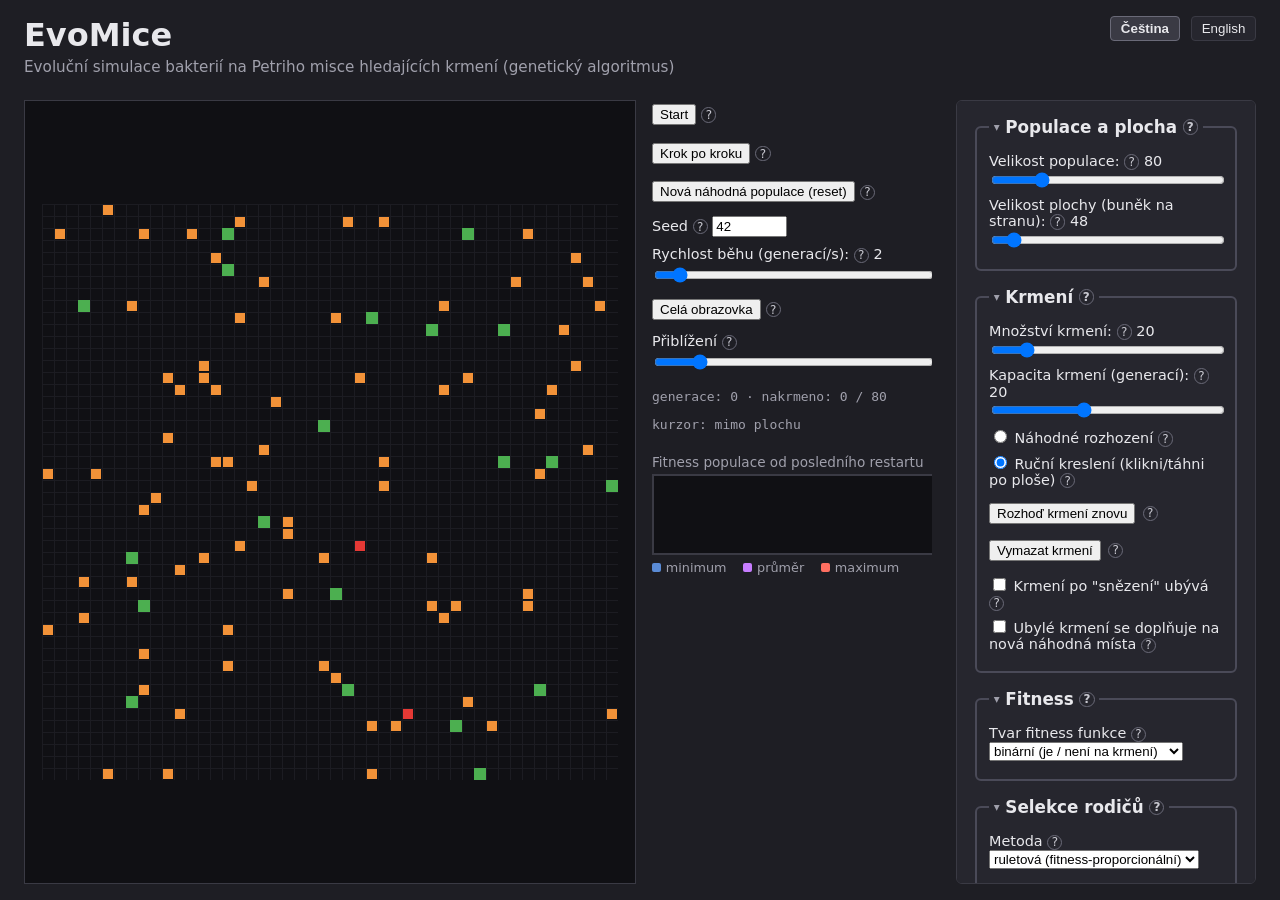
==== commit 1a626f00: "EvoMice v6 14.2: responzivní layout — co největší čtverec, zoom+panning - přestavba layoutu (index.h" ====
--- a/EVA/EvoMice/index.html
+++ b/EVA/EvoMice/index.html
@@ -17,79 +17,86 @@
   </header>
 
   <main>
-    <section id="canvas-area">
-      <div id="canvas-toolbar">
-        <!-- Běh simulace (start/pauza, krok po kroku, reset, rychlost) je
-             tady, přímo u plochy, ne v bočním panelu nastavení (spec 13.2) —
-             logicky patří k "jak se plocha zrovna hýbe", stejně jako zoom a
-             fullscreen tlačítko vedle. -->
-        <span class="btn-with-help">
-          <button type="button" id="start-pause-btn"></button>
-          <span class="help-icon" tabindex="0" data-i18n-tooltip="start_pause_btn_tooltip">?</span>
-        </span>
-        <span class="btn-with-help">
-          <button type="button" id="step-btn" data-i18n="step_btn"></button>
-          <span class="help-icon" tabindex="0" data-i18n-tooltip="step_btn_tooltip">?</span>
-        </span>
-        <span class="btn-with-help">
-          <button type="button" id="reset-btn" data-i18n="reset_btn"></button>
-          <span class="help-icon" tabindex="0" data-i18n-tooltip="reset_btn_tooltip">?</span>
-        </span>
-        <!-- Seed patří k resetu (spec 13.10, spec 4 "Inicializace") — reset
-             tlačítko výš vždycky čte aktuální hodnotu tohodle pole, žádné
-             samostatné "nastavit seed" tlačítko navíc není potřeba. -->
-        <label id="seed-control" for="seed-input">
-          <span data-i18n="seed_label"></span>
-          <span class="help-icon" tabindex="0" data-i18n-tooltip="seed_label_tooltip">?</span>
-          <input type="number" id="seed-input" value="42" step="1">
-        </label>
-        <label id="speed-control" for="speed-slider">
-          <span data-i18n="speed_label"></span>
-          <span class="help-icon" tabindex="0" data-i18n-tooltip="speed_label_tooltip">?</span>
-          <span id="speed-value">2</span>
-          <input type="range" id="speed-slider" min="0" max="30" step="1" value="2">
-        </label>
-
-        <span class="btn-with-help">
-          <button type="button" id="fullscreen-btn"></button>
-          <span class="help-icon" tabindex="0" data-i18n-tooltip="fullscreen_btn_tooltip">?</span>
-        </span>
-        <!-- Zoom patří k zobrazení plochy, ne k nastavení simulace (spec
-             12.3) — proto je tady vedle fullscreen tlačítka, ne ve fieldsetu
-             nastavení. -->
-        <label id="zoom-control" for="zoom-slider">
-          <span data-i18n="zoom_label"></span>
-          <span class="help-icon" tabindex="0" data-i18n-tooltip="zoom_label_tooltip">?</span>
-          <input type="range" id="zoom-slider" min="0.5" max="4" step="0.1" value="1">
-        </label>
-      </div>
-      <!-- Zoom (viz applyZoom v render.js) škáluje tenhle obal jako celek,
-           ne jen canvas uvnitř — viz spec 8.1. -->
-      <div id="zoom-wrapper">
+    <!-- simulation-wrapper drží plochu i prostřední pruh pohromadě jako
+         jeden celek (spec 14.2) — je to i požádaný element Fullscreen API
+         (viz main.js), ať se ve fullscreenu ukáže obojí, ne jen holá
+         plocha. #controls (nastavení) je záměrně mimo, stejně jako dřív. -->
+    <div id="simulation-wrapper">
+      <!-- Plocha (Petriho miska) — jen samotný canvas, žádné ovládání ani
+           informace uvnitř (spec 14.2: co největší čtverec, nic ho nesmí
+           zmenšovat). Zoom (CSS zoom na #canvas-container, viz applyZoom v
+           render.js) roztáhne canvas-container nad rozměr #canvas-area,
+           čímž se tu (overflow: auto) objeví posuvníky pro výřez; tažením
+           pravým tlačítkem myši lze výřez posouvat (panning), viz
+           attachCanvasPanning() v main.js. -->
+      <section id="canvas-area">
         <div id="canvas-container">
           <canvas id="sim-canvas"></canvas>
         </div>
-        <!-- Samostatný obal pro "info" prvky (stats, kurzor, graf fitness) —
-             ve fullscreenu ho jde jako celek přesunout vedle plochy místo
-             pod ni (spec 12.2), viz #canvas-area:fullscreen #zoom-wrapper
-             ve style.css. Mimo fullscreen je to jen neviditelný wrapper,
-             nic nemění. -->
-        <div id="info-panel">
-          <p id="stats-line"></p>
-          <p id="cursor-position-line" data-i18n="cursor_position_none"></p>
-
-          <div id="fitness-chart-area">
-            <p class="chart-title" data-i18n="fitness_chart_title"></p>
-            <canvas id="fitness-chart-canvas" width="320" height="90"></canvas>
-            <p class="chart-legend">
-              <span class="legend-swatch legend-swatch-min"></span><span data-i18n="fitness_chart_legend_min"></span>
-              <span class="legend-swatch legend-swatch-avg"></span><span data-i18n="fitness_chart_legend_avg"></span>
-              <span class="legend-swatch legend-swatch-max"></span><span data-i18n="fitness_chart_legend_max"></span>
-            </p>
-          </div>
+      </section>
+
+      <!-- Ovládání běhu simulace (start/pauza, krok, reset, seed, rychlost),
+           zoom, fullscreen, souřadnice kurzoru a graf fitness — to všechno
+           žije v prostředním pruhu MEZI plochou a panelem nastavení (spec
+           14.2), ne nad/přes plochu a ne přes nastavení, ať plocha dostane
+           co největší dostupný čtverec. -->
+      <section id="middle-panel">
+        <div id="run-controls">
+          <span class="btn-with-help">
+            <button type="button" id="start-pause-btn"></button>
+            <span class="help-icon" tabindex="0" data-i18n-tooltip="start_pause_btn_tooltip">?</span>
+          </span>
+          <span class="btn-with-help">
+            <button type="button" id="step-btn" data-i18n="step_btn"></button>
+            <span class="help-icon" tabindex="0" data-i18n-tooltip="step_btn_tooltip">?</span>
+          </span>
+          <span class="btn-with-help">
+            <button type="button" id="reset-btn" data-i18n="reset_btn"></button>
+            <span class="help-icon" tabindex="0" data-i18n-tooltip="reset_btn_tooltip">?</span>
+          </span>
+          <!-- Seed patří k resetu (spec 13.10, spec 4 "Inicializace") — reset
+               tlačítko výš vždycky čte aktuální hodnotu tohodle pole, žádné
+               samostatné "nastavit seed" tlačítko navíc není potřeba. -->
+          <label id="seed-control" for="seed-input">
+            <span data-i18n="seed_label"></span>
+            <span class="help-icon" tabindex="0" data-i18n-tooltip="seed_label_tooltip">?</span>
+            <input type="number" id="seed-input" value="42" step="1">
+          </label>
+          <label id="speed-control" for="speed-slider">
+            <span data-i18n="speed_label"></span>
+            <span class="help-icon" tabindex="0" data-i18n-tooltip="speed_label_tooltip">?</span>
+            <span id="speed-value">2</span>
+            <input type="range" id="speed-slider" min="0" max="30" step="1" value="2">
+          </label>
+
+          <span class="btn-with-help">
+            <button type="button" id="fullscreen-btn"></button>
+            <span class="help-icon" tabindex="0" data-i18n-tooltip="fullscreen_btn_tooltip">?</span>
+          </span>
+          <!-- Zoom patří k zobrazení plochy, ne k nastavení simulace (spec
+               12.3) — proto je tady vedle fullscreen tlačítka, ne ve
+               fieldsetu nastavení. -->
+          <label id="zoom-control" for="zoom-slider">
+            <span data-i18n="zoom_label"></span>
+            <span class="help-icon" tabindex="0" data-i18n-tooltip="zoom_label_tooltip">?</span>
+            <input type="range" id="zoom-slider" min="0.5" max="4" step="0.1" value="1">
+          </label>
         </div>
-      </div>
-    </section>
+
+        <p id="stats-line"></p>
+        <p id="cursor-position-line" data-i18n="cursor_position_none"></p>
+
+        <div id="fitness-chart-area">
+          <p class="chart-title" data-i18n="fitness_chart_title"></p>
+          <canvas id="fitness-chart-canvas" width="320" height="90"></canvas>
+          <p class="chart-legend">
+            <span class="legend-swatch legend-swatch-min"></span><span data-i18n="fitness_chart_legend_min"></span>
+            <span class="legend-swatch legend-swatch-avg"></span><span data-i18n="fitness_chart_legend_avg"></span>
+            <span class="legend-swatch legend-swatch-max"></span><span data-i18n="fitness_chart_legend_max"></span>
+          </p>
+        </div>
+      </section>
+    </div>
 
     <aside id="controls">
 
--- a/EVA/EvoMice/style.css
+++ b/EVA/EvoMice/style.css
@@ -1,19 +1,27 @@
 /* EvoMice — základní vzhled stránky */
 
-/* --- Layout: CSS Grid (spec 12.1) -----------------------------------------
-   Tohle je už třetí kolo stejného problému (scroll #controls, uříznutý graf
-   fitness) — dvakrát záplatovaný flexbox (v2.5, v3.1) to pořád nespolehlivě
-   řešil. Grid je tu záměrně, ne flexbox: každá úroveň dostane explicitní
-   řádky/sloupce s pevnou/`1fr` výškou, takže `min-height: 0` na vnořených
-   scroll kontejnerech má vždycky jasně dané "od čeho" omezovat — na rozdíl
-   od flexboxu, kde na to mělo vliv i nenápadné `align-items` sourozenců
-   (viz git historie v3.1 pro detail toho, co přesně se tam rozbíjelo). */
-
-/* html/body vyplní celou výšku okna a stránka sama neroluje — rolují jen
-   #canvas-area (resp. jeho `#zoom-wrapper`) a #controls uvnitř main, každý
-   nezávisle (viz níže). */
+/* --- Layout: CSS Grid (spec 12.1, přestavěno pro responzivní čtverec 14.2) -
+   Grid místo flexboxu ze stejného důvodu jako v12.1: každá úroveň dostane
+   explicitní řádky/sloupce s pevnou/`1fr` výškou, takže `min-height: 0` na
+   vnořených scroll kontejnerech má vždycky jasně dané "od čeho" omezovat.
+
+   Landscape vs. portrait (spec 14.2 — plocha má dostat co největší čtverec
+   z dostupného prostoru, layout se má přizpůsobit i za běhu při resize):
+   na šířku (landscape) je `main` i `#simulation-wrapper` dvousloupcové a
+   stránka sama nescroluje (rolují jen vnitřní panely nezávisle); na výšku
+   (portrait, typicky mobil) se všechno zarovná do jednoho sloupce pod sebe
+   a roluje se přirozeně celá stránka — vnořený nezávislý scroll dvou/tří
+   panelů najednou by na malém mobilním displeji dával horší UX než jedno
+   přirozené rolování. */
 html, body {
   height: 100%;
+}
+
+@media (orientation: portrait) {
+  html, body {
+    height: auto;
+    min-height: 100%;
+  }
 }
 
 body {
@@ -28,6 +36,12 @@
   overflow: hidden;
 }
 
+@media (orientation: portrait) {
+  body {
+    overflow: visible;
+  }
+}
+
 header {
   padding: 1rem 1.5rem 0.5rem 1.5rem;
   position: relative;
@@ -67,209 +81,179 @@
 
 main {
   display: grid;
-  /* Plocha se simulací dostane zbylou šířku, panel nastavení pevných 300px
-     (stejné číslo jako dřívější flex-basis, jen teď je to grid sloupec). */
-  grid-template-columns: 1fr 300px;
-  gap: 1.5rem;
+  /* Výchozí (portrait/mobil): jeden sloupec, vše pod sebou, stránka roluje
+     přirozeně celá (viz body/html výš). Landscape (víc šířky než výšky)
+     přepne na dva sloupce beze scrollu stránky — viz media query níže. */
+  grid-template-columns: 1fr;
+  gap: 1rem;
   padding: 1rem 1.5rem;
-  /* main musí mít omezenou výšku (dědí z body → grid-template-rows: ... 1fr
-     ...), aby min-height: 0 na potomcích níže mělo co omezovat — jinak by
-     se řádek grid kontejneru prostě zvětšil podle obsahu a "vlastní scroll"
-     by nikdy nenastal (přesně tohle byla podstata regrese v2.5/v3, viz
-     git historie v3.1 — s Gridem navíc odpadá i křehká závislost na
-     `align-items` sourozenců, defaultní `stretch` platí pro oba grid
-     sloupce bez dalšího vysvětlování). */
   min-height: 0;
-  overflow: hidden;
-}
-
+}
+
+@media (orientation: landscape) {
+  main {
+    /* Simulace (plocha + prostřední pruh) dostane zbylou šířku, panel
+       nastavení pevných 300px. min-height: 0, ať mají potomci s vlastním
+       scrollem (#controls, #middle-panel) od čeho omezovat svou výšku —
+       jinak by se grid řádek prostě zvětšil podle obsahu (viz historie
+       v2.5/v3, spec 12.1). */
+    grid-template-columns: minmax(0, 1fr) 300px;
+    gap: 1.5rem;
+    min-height: 0;
+    overflow: hidden;
+  }
+}
+
+/* simulation-wrapper drží plochu i prostřední pruh pohromadě (spec 14.2) —
+   i jako jeden požádaný element Fullscreen API (viz main.js). Portrait:
+   sloupec (plocha nahoře, prostřední pruh pod ní). Landscape: dva sloupce
+   vedle sebe, plocha první — dostane zbylou šířku/výšku jako čtverec. */
+#simulation-wrapper {
+  display: grid;
+  grid-template-columns: 1fr;
+  gap: 1rem;
+  min-height: 0;
+  min-width: 0;
+}
+
+@media (orientation: landscape) {
+  #simulation-wrapper {
+    grid-template-columns: minmax(0, 1fr) 280px;
+    min-height: 0;
+    overflow: hidden;
+  }
+}
+
+/* Fullscreen (spec 10.6, přestavěno pro 14.2): #simulation-wrapper (plocha
+   + prostřední pruh) je teď požádaný element Fullscreen API, ne holé
+   #canvas-area — ať uživatel má ve fullscreenu pořád ovládání a graf, jen
+   bez panelu nastavení (spec 10.6: "jen plocha + informace pod ní").
+   Stav se zrcadlí do třídy .is-fullscreen (viz isFullscreenActive() v
+   main.js), ne na pseudo-třídu `:fullscreen` přímo — stejný důvod jako
+   dřív (ověřitelnost bez skutečného uživatelského gesta). */
+#simulation-wrapper.is-fullscreen {
+  position: fixed;
+  inset: 0;
+  z-index: 100;
+  background: #1e1e24;
+  padding: 1rem;
+  box-sizing: border-box;
+  overflow: auto;
+}
+
+/* Plocha (Petriho miska) — spec 14.2: co největší čtverec z dostupného
+   místa. #canvas-area samo o sobě nemá pevnou velikost (dostane ji grid
+   sloupcem/řádkem výš), jen vycentruje #canvas-container uvnitř sebe —
+   skutečnou stranu čtverce (šířku i výšku canvasu) dopočítává JS
+   (updateCanvasSize() v main.js) z toho, kolik místa #canvas-area reálně
+   má. `overflow: auto`: při zoomu > 1 je #canvas-container větší než
+   #canvas-area, což samo vyvolá posuvníky pro výřez (spec 14.2). */
 #canvas-area {
-  display: grid;
-  /* Toolbar (fullscreen tlačítko) podle obsahu, zbytek (canvas + stats +
-     kurzor + graf fitness, viz #zoom-wrapper) vyplní zbylou výšku. */
-  grid-template-rows: auto 1fr;
-  min-height: 0;
-  min-width: 0; /* ať grid sloupec nejde přes šířku dané canvasem/obsahem */
-  overflow: hidden;
-}
-
-#canvas-toolbar {
-  margin-bottom: 0.5rem;
   display: flex;
   align-items: center;
-  gap: 1rem;
-  flex-wrap: wrap;
+  justify-content: center;
+  min-height: 0;
+  min-width: 0;
+  overflow: auto;
+  border: 1px solid #3a3a44;
+  background: #101014;
+}
+
+/* Portrait nemá od `main` dolů žádné pevné omezení výšky (stránka roluje
+   přirozeně, viz komentář nahoře souboru) — bez explicitní výšky by tu ale
+   vznikl kruhový problém (JS počítá stranu čtverce z clientHeight, jenže
+   clientHeight by byl určený samotným obsahem, tj. canvasem, jehož
+   velikost se z něj zrovna snažíme spočítat). `aspect-ratio: 1` dá boxu
+   výšku odvozenou přímo z jeho (na obsahu nezávislé) šířky — čtverec navíc
+   vyjde přesně na míru dostupné šířky bez zbytečné prázdné rezervy (dřív
+   zkoušené pevné `55vh` na hodně "vysokých" portrait poměrech zbytečně
+   zvětšovalo box nad skutečnou velikost čtverce, ověřeno screenshotem). */
+@media (orientation: portrait) {
+  #canvas-area {
+    width: 100%;
+    aspect-ratio: 1;
+  }
+}
+
+#canvas-container {
+  display: inline-block;
+}
+
+#sim-canvas {
+  display: block;
+  image-rendering: pixelated;
+}
+
+/* Prostřední pruh (spec 14.2): ovládání běhu, zoom, fullscreen, kurzor,
+   graf fitness — mezi plochou a panelem nastavení, nikdy přes ně. */
+#middle-panel {
+  display: flex;
+  flex-direction: column;
+  gap: 0.6rem;
+  min-height: 0;
+  min-width: 0;
+}
+
+/* Flex items mají výchozí `min-width: auto`, tj. nesmí se zúžit pod
+   min-content šířku svého obsahu — canvas grafu fitness má intrinzitní
+   šířku 320 px (HTML atribut), což je v úzkém (280px) pruhu víc, než se
+   vejde, a bez tohohle přepsání by to vynutilo vodorovný scroll celého
+   #middle-panel (ověřeno screenshotem, spec 14.2). `max-width: 100%` na
+   samotném canvasu (viz #fitness-chart-canvas) pak už může zmenšit i pod
+   320px. */
+#middle-panel > * {
+  min-width: 0;
+}
+
+@media (orientation: landscape) {
+  #middle-panel {
+    overflow-y: auto;
+  }
+}
+
+/* #run-controls žije teď v úzkém (280px, spec 14.2) prostředním pruhu, ne
+   v širokém toolbaru nad celou plochou jako dřív (13.2). Flexbox pro tenhle
+   účel zkoušený nejdřív (vodorovné "čipy" se zalamováním) pořád přetékal —
+   dlouhý text tlačítka ("Nová náhodná populace (reset)") ani label slideru
+   se v úzkém flex itemu nezalamoval (min-content vs. flex-basis, ověřeno
+   screenshotem + debug výpisem scrollWidth, viz PROGRESS.md 14.2). Funkční
+   řešení je stejný osvědčený vzorec jako `#controls label` níže: obyčejné
+   blokové prvky, kde text běžně zalamuje řádek jako normální dokumentový
+   tok, a range/number vstup jde na vlastní řádek přes celou šířku. */
+#run-controls {
+  display: flex;
+  flex-direction: column;
+  gap: 0.6rem;
+}
+
+#run-controls .btn-with-help {
+  display: block;
+}
+
+#run-controls .btn-with-help button {
+  max-width: 100%;
+  white-space: normal;
+  text-align: left;
 }
 
 /* Zoom patří k zobrazení, ne k nastavení simulace (spec 12.3) — proto žije
-   v #canvas-toolbar vedle fullscreen tlačítka místo ve fieldsetu
-   nastavení. Vlastní <label> (ne .btn-with-help), protože obsahuje slider,
-   ne tlačítko. */
-#zoom-control {
-  display: inline-flex;
-  align-items: center;
-  gap: 0.35rem;
+   v #run-controls vedle fullscreen tlačítka místo ve fieldsetu nastavení. */
+#zoom-control,
+#speed-control,
+#seed-control {
+  display: block;
   font-size: 0.9rem;
 }
 
-#zoom-control input[type="range"] {
-  width: 120px;
-}
-
-/* Rychlost běhu (spec 13.2: přesunuto z bočního panelu k ploše) — stejný
-   vzhled jako #zoom-control vedle sebe v toolbaru. */
-#speed-control {
-  display: inline-flex;
-  align-items: center;
-  gap: 0.35rem;
-  font-size: 0.9rem;
-}
-
+#zoom-control input[type="range"],
 #speed-control input[type="range"] {
-  width: 120px;
-}
-
-/* Seed (spec 13.10: přesunuto z vlastní sekce nahoru, k tlačítku reset). */
-#seed-control {
-  display: inline-flex;
-  align-items: center;
-  gap: 0.35rem;
-  font-size: 0.9rem;
+  display: block;
+  width: 100%;
+  margin-top: 0.25rem;
 }
 
 #seed-control input[type="number"] {
   width: 5em;
-}
-
-/* Fullscreen (spec 10.6, doladěno 13.6): #canvas-area je požádaný element
-   Fullscreen API (viz main.js) — prohlížeč ho sám vykreslí přes celou
-   obrazovku, sourozenec #controls tím pádem zmizí bez ohledu na cokoliv
-   dalšího. Stav se navíc zrcadlí do třídy .is-fullscreen (viz
-   isFullscreenActive() v main.js) — na ní jsou postavená všechna pravidla
-   níže, ne na pseudo-třídě `:fullscreen` přímo (důvod: ověřitelnost bez
-   skutečného uživatelského gesta, viz komentář u fullscreenchange v
-   main.js). */
-#canvas-area.is-fullscreen {
-  background: #1e1e24;
-  display: block;
-  position: relative;
-  padding: 0;
-  box-sizing: border-box;
-}
-
-/* Toolbar (běh simulace, zoom, fullscreen tlačítko) je ve fullscreenu
-   plovoucí lišta přes horní okraj plochy, ne řádek v layoutu (spec 13.6:
-   "graf fitness nevyužívá celou výšku" — dokud byl toolbar běžný řádek,
-   i po skrytí zabíral místo, které plocha/graf nemohly dostat zpátky).
-   Auto-hide (viz scheduleFullscreenToolbarHide() v main.js) proto jen mění
-   viditelnost, ne layout. */
-#canvas-area.is-fullscreen #canvas-toolbar {
-  position: absolute;
-  top: 0;
-  left: 0;
-  right: 0;
-  z-index: 10;
-  justify-content: center;
-  background: rgba(16, 16, 20, 0.85);
-  margin: 0;
-  padding: 0.6rem 1rem;
-  transition: opacity 0.3s ease;
-}
-
-#canvas-area.is-fullscreen #canvas-toolbar.toolbar-hidden {
-  opacity: 0;
-  pointer-events: none;
-}
-
-/* #zoom-wrapper teď vyplňuje celou plochu #canvas-area (100% výšky i
-   šířky) — díky tomu, že toolbar nad ním už nezabírá layoutový prostor
-   (viz výš), dostane plocha/info panel k dispozici opravdu celou výšku
-   obrazovky. Výchozí (na výšku, mobil) — info pod plochou, tak jak je to
-   i mimo fullscreen. Přepnutí na "vedle plochy" řeší media query podle
-   orientace viewportu níže, ne pevné rozhodnutí. */
-#canvas-area.is-fullscreen #zoom-wrapper {
-  display: flex;
-  flex-direction: column;
-  align-items: center;
-  justify-content: center;
-  gap: 1rem;
-  height: 100%;
-  width: 100%;
-  max-width: 100%;
-  max-height: 100%;
-  box-sizing: border-box;
-  padding: 1rem;
-}
-
-#canvas-area.is-fullscreen #info-panel {
-  display: flex;
-  flex-direction: column;
-  align-items: center;
-  gap: 0.5rem;
-}
-
-/* Na šířku (landscape) — víc šířky než výšky displeje — dá info panel
-   vedle plochy místo pod ni, ať se využije prostor po stranách, který by
-   jinak zůstal prázdný. #info-panel dostane `align-self: stretch` (celou
-   výšku řádku), #canvas-container zůstává vystředěný na svou vlastní
-   (pevnou pixelovou) velikost pomocí align-items/justify-content na
-   #zoom-wrapper — díky tomu graf fitness uvnitř info panelu (viz
-   #fitness-chart-area níže) dostane celou výšku k dispozici (spec 13.6). */
-@media (orientation: landscape) {
-  #canvas-area.is-fullscreen #zoom-wrapper {
-    flex-direction: row;
-  }
-
-  #canvas-area.is-fullscreen #info-panel {
-    align-self: stretch;
-    align-items: flex-start;
-    flex: 0 0 280px;
-    min-height: 0;
-    text-align: left;
-  }
-
-  #canvas-area.is-fullscreen #fitness-chart-area {
-    flex: 1;
-    min-height: 0;
-    width: 100%;
-    display: flex;
-    flex-direction: column;
-  }
-
-  #canvas-area.is-fullscreen #fitness-chart-canvas {
-    flex: 1;
-    min-height: 0;
-    width: 100%;
-  }
-}
-
-#zoom-wrapper {
-  /* Zoom (viz applyZoom v render.js) se aplikuje na tenhle obal, ne na
-     samotný canvas — škáluje se tak celý panel simulace (canvas + stats +
-     souřadnice kurzoru + graf fitness) jako jeden celek. */
-  display: inline-block;
-  min-height: 0;
-  max-width: 100%;
-  max-height: 100%;
-  /* Normálně (zoom = 1) se canvas vejde přesně, viz updateCanvasSize()
-     v main.js — velikost buňky se dopočítává z dostupné šířky i výšky.
-     Scroll tu zůstává jako záchranná síť pro zoom > 1 (spec 8.1: zoom
-     smí panel zvětšit nad dostupné místo, pak logicky přijde na řadu
-     scroll) a pro krajně malé mřížky, kde by ani MIN_CELL_PIXEL_SIZE
-     nestačil. */
-  overflow: auto;
-}
-
-#canvas-container {
-  max-width: 100%;
-  border: 1px solid #3a3a44;
-  background: #101014;
-  display: inline-block;
-}
-
-#sim-canvas {
-  display: block;
-  image-rendering: pixelated;
 }
 
 #controls {
